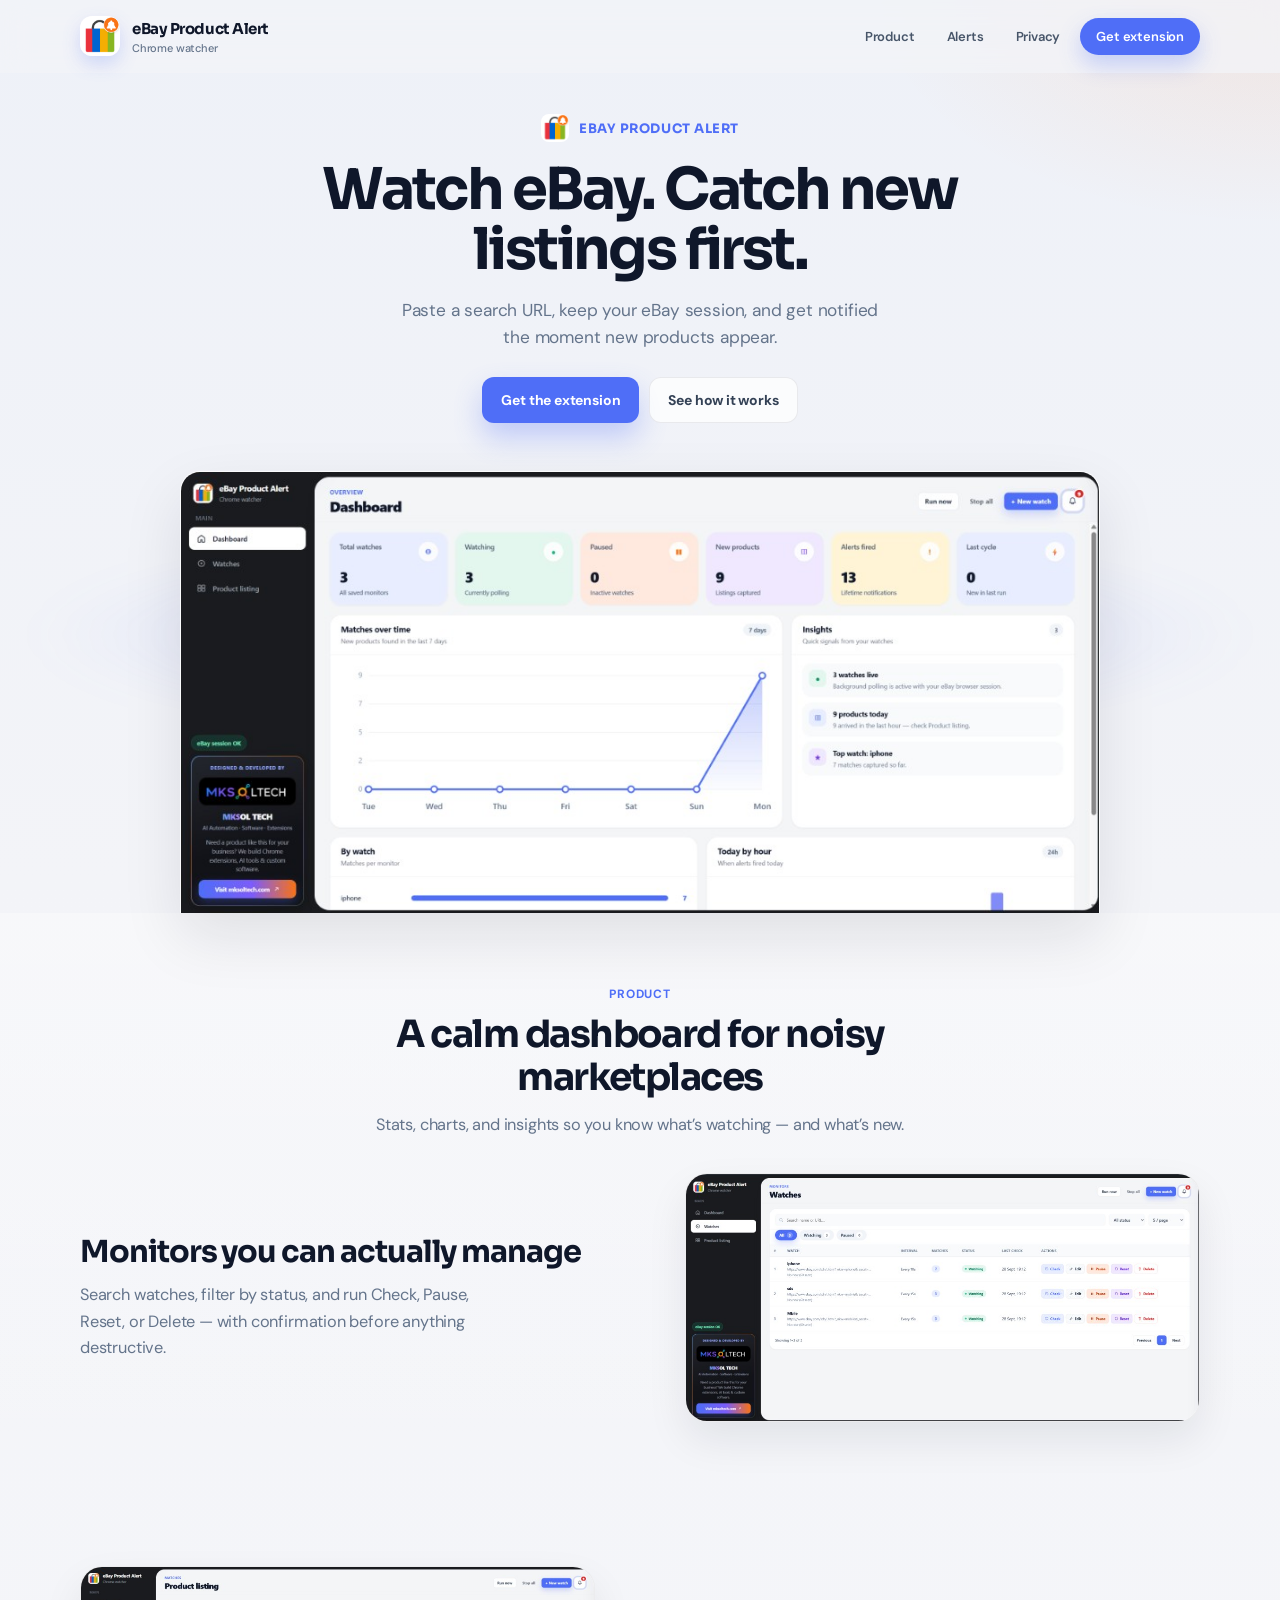
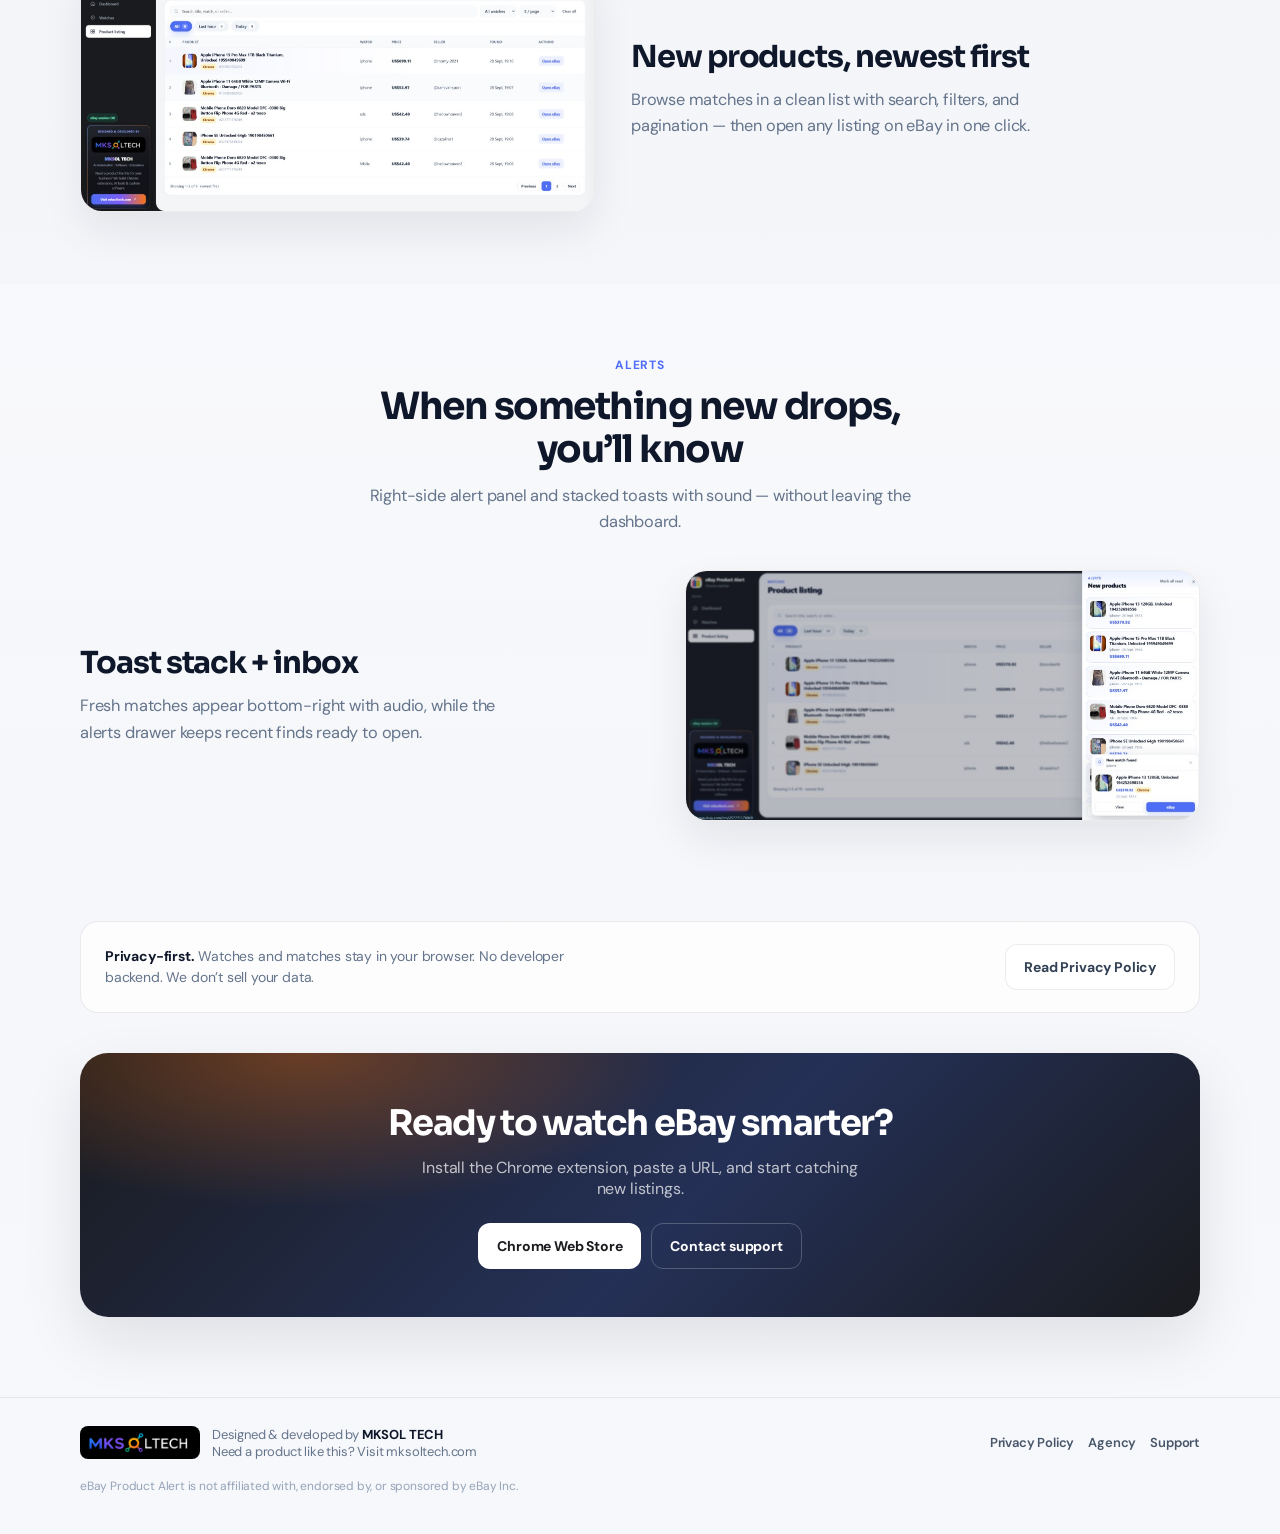
==== index.html @ dd5d16e2 "project setup" ====
<!DOCTYPE html>
<html lang="en">
  <head>
    <meta charset="UTF-8" />
    <meta name="viewport" content="width=device-width, initial-scale=1" />
    <title>eBay Product Alert — Watch eBay. Get alerts.</title>
    <meta
      name="description"
      content="Watch eBay URLs with your browser session and get alerts when new products appear. Chrome extension by MKSOL TECH."
    />
    <link rel="icon" href="assets/icon128.png" />
    <link rel="preconnect" href="https://fonts.googleapis.com" />
    <link rel="preconnect" href="https://fonts.gstatic.com" crossorigin />
    <link
      href="https://fonts.googleapis.com/css2?family=DM+Sans:ital,opsz,wght@0,9..40,400;0,9..40,500;0,9..40,600;0,9..40,700;1,9..40,400&family=Sora:wght@600;700&display=swap"
      rel="stylesheet"
    />
    <link rel="stylesheet" href="styles.css" />
  </head>
  <body>
    <header class="top" id="topNav">
      <div class="wrap top-inner">
        <a class="logo" href="index.html">
          <img src="assets/logo.png" alt="" />
          <div>
            <strong>eBay Product Alert</strong>
            <span>Chrome watcher</span>
          </div>
        </a>
        <nav class="nav" aria-label="Primary">
          <a href="#product">Product</a>
          <a href="#alerts">Alerts</a>
          <a href="privacy.html">Privacy</a>
          <a class="nav-cta" href="#get">Get extension</a>
        </nav>
      </div>
    </header>

    <main>
      <section class="hero">
        <div class="wrap">
          <div class="hero-copy">
            <p class="hero-brand">
              <img src="assets/logo.png" alt="" />
              eBay Product Alert
            </p>
            <h1>Watch eBay. Catch new listings first.</h1>
            <p class="hero-lead">
              Paste a search URL, keep your eBay session, and get notified the moment new products appear.
            </p>
            <div class="hero-actions">
              <a class="btn primary" href="#get">Get the extension</a>
              <a class="btn ghost" href="#product">See how it works</a>
            </div>
          </div>
        </div>

        <div class="hero-stage">
          <div class="hero-frame">
            <img src="assets/screen-dashboard.png" alt="eBay Product Alert dashboard" />
          </div>
        </div>
      </section>

      <section class="section ambient" id="product">
        <div class="wrap">
          <div class="section-head">
            <p class="eyebrow">Product</p>
            <h2>A calm dashboard for noisy marketplaces</h2>
            <p>Stats, charts, and insights so you know what’s watching — and what’s new.</p>
          </div>

          <div class="band">
            <div class="band-copy">
              <h3>Monitors you can actually manage</h3>
              <p>
                Search watches, filter by status, and run Check, Pause, Reset, or Delete —
                with confirmation before anything destructive.
              </p>
            </div>
            <div class="band-media">
              <img src="assets/screen-watches.png" alt="Watches list screen" />
            </div>
          </div>
        </div>
      </section>

      <section class="section">
        <div class="wrap">
          <div class="band reverse">
            <div class="band-copy">
              <h3>New products, newest first</h3>
              <p>
                Browse matches in a clean list with search, filters, and pagination —
                then open any listing on eBay in one click.
              </p>
            </div>
            <div class="band-media">
              <img src="assets/screen-products.png" alt="Product listing screen" />
            </div>
          </div>
        </div>
      </section>

      <section class="section ambient" id="alerts">
        <div class="wrap">
          <div class="section-head">
            <p class="eyebrow">Alerts</p>
            <h2>When something new drops, you’ll know</h2>
            <p>Right-side alert panel and stacked toasts with sound — without leaving the dashboard.</p>
          </div>
          <div class="band">
            <div class="band-copy">
              <h3>Toast stack + inbox</h3>
              <p>
                Fresh matches appear bottom-right with audio, while the alerts drawer keeps
                recent finds ready to open.
              </p>
            </div>
            <div class="band-media">
              <img src="assets/screen-alerts.png" alt="Alerts panel and toast notification" />
            </div>
          </div>
        </div>
      </section>

      <section class="strip">
        <div class="wrap">
          <div class="strip-box">
            <p>
              <strong>Privacy-first.</strong>
              Watches and matches stay in your browser. No developer backend.
              We don’t sell your data.
            </p>
            <a class="btn ghost" href="privacy.html">Read Privacy Policy</a>
          </div>
        </div>
      </section>

      <section class="final" id="get">
        <div class="wrap">
          <div class="final-box">
            <h2>Ready to watch eBay smarter?</h2>
            <p>Install the Chrome extension, paste a URL, and start catching new listings.</p>
            <div class="final-actions">
              <a class="btn primary" href="https://chrome.google.com/webstore" target="_blank" rel="noopener noreferrer">
                Chrome Web Store
              </a>
              <a class="btn ghost" href="mailto:mksoltech@gmail.com">Contact support</a>
            </div>
          </div>
        </div>
      </section>
    </main>

    <footer class="site-footer">
      <div class="wrap">
        <div class="footer-inner">
          <a class="mksol" href="https://mksoltech.com/" target="_blank" rel="noopener noreferrer">
            <img src="assets/mksol-logo.webp" alt="MKSOL TECH" />
            <p>
              Designed &amp; developed by <strong>MKSOL TECH</strong><br />
              Need a product like this? Visit mksoltech.com
            </p>
          </a>
          <div class="footer-links">
            <a href="privacy.html">Privacy Policy</a>
            <a href="https://mksoltech.com/" target="_blank" rel="noopener noreferrer">Agency</a>
            <a href="mailto:mksoltech@gmail.com">Support</a>
          </div>
        </div>
        <p class="disclaimer">
          eBay Product Alert is not affiliated with, endorsed by, or sponsored by eBay Inc.
        </p>
      </div>
    </footer>

    <script>
      const topNav = document.getElementById("topNav");
      const onScroll = () => topNav.classList.toggle("scrolled", window.scrollY > 8);
      onScroll();
      window.addEventListener("scroll", onScroll, { passive: true });
    </script>
  </body>
</html>
---- styles.css ----
:root {
  --bg: #f3f4f8;
  --ink: #0f172a;
  --muted: #64748b;
  --panel: #ffffff;
  --brand: #4f6ef7;
  --brand-deep: #2f4fd6;
  --accent: #f97316;
  --line: rgba(15, 23, 42, 0.08);
  --shadow: 0 24px 60px rgba(15, 23, 42, 0.1);
  --font-display: "Sora", "Segoe UI", sans-serif;
  --font-body: "DM Sans", "Segoe UI", sans-serif;
}

* { box-sizing: border-box; }

html {
  scroll-behavior: smooth;
}

body {
  margin: 0;
  font-family: var(--font-body);
  color: var(--ink);
  background:
    radial-gradient(1200px 600px at 12% -10%, rgba(79, 110, 247, 0.16), transparent 55%),
    radial-gradient(900px 500px at 100% 0%, rgba(249, 115, 22, 0.1), transparent 45%),
    linear-gradient(180deg, #eef1f8 0%, var(--bg) 28%, #f7f8fb 100%);
  letter-spacing: -0.011em;
  -webkit-font-smoothing: antialiased;
}

img { max-width: 100%; display: block; }
a { color: inherit; }

.wrap {
  width: min(1120px, calc(100% - 2.5rem));
  margin: 0 auto;
}

/* ── Header ─────────────────────────────────────── */

.top {
  position: sticky;
  top: 0;
  z-index: 40;
  backdrop-filter: blur(14px);
  background: rgba(243, 244, 248, 0.78);
  border-bottom: 1px solid transparent;
  transition: border-color 0.2s ease, background 0.2s ease;
}

.top.scrolled {
  border-bottom-color: var(--line);
  background: rgba(255, 255, 255, 0.88);
}

.top-inner {
  display: flex;
  align-items: center;
  justify-content: space-between;
  gap: 16px;
  min-height: 72px;
}

.logo {
  display: flex;
  align-items: center;
  gap: 12px;
  text-decoration: none;
}

.logo img {
  width: 40px;
  height: 40px;
  border-radius: 12px;
  box-shadow: 0 8px 18px rgba(79, 110, 247, 0.22);
}

.logo strong {
  font-family: var(--font-display);
  font-size: 15px;
  font-weight: 700;
  letter-spacing: -0.03em;
}

.logo span {
  display: block;
  margin-top: 2px;
  font-size: 11px;
  color: var(--muted);
  font-weight: 500;
}

.nav {
  display: flex;
  align-items: center;
  gap: 8px;
}

.nav a {
  text-decoration: none;
  font-size: 13px;
  font-weight: 600;
  color: #475569;
  padding: 8px 12px;
  border-radius: 999px;
  transition: background 0.15s ease, color 0.15s ease;
}

.nav a:hover {
  background: rgba(15, 23, 42, 0.05);
  color: var(--ink);
}

.nav .nav-cta {
  background: var(--brand);
  color: #fff;
  padding: 10px 16px;
  box-shadow: 0 10px 22px rgba(79, 110, 247, 0.28);
}

.nav .nav-cta:hover {
  background: var(--brand-deep);
  color: #fff;
}

/* ── Hero ───────────────────────────────────────── */

.hero {
  padding: 28px 0 0;
}

.hero-copy {
  max-width: 720px;
  margin: 0 auto;
  text-align: center;
  animation: rise 0.7s ease both;
}

.hero-brand {
  display: inline-flex;
  align-items: center;
  gap: 10px;
  margin-bottom: 18px;
  font-family: var(--font-display);
  font-size: 13px;
  font-weight: 700;
  letter-spacing: 0.04em;
  text-transform: uppercase;
  color: var(--brand);
}

.hero-brand img {
  width: 28px;
  height: 28px;
  border-radius: 8px;
}

.hero h1 {
  margin: 0;
  font-family: var(--font-display);
  font-size: clamp(2.2rem, 5.5vw, 3.6rem);
  line-height: 1.05;
  letter-spacing: -0.045em;
  font-weight: 700;
}

.hero-lead {
  margin: 16px auto 0;
  max-width: 42ch;
  font-size: 1.08rem;
  line-height: 1.55;
  color: var(--muted);
}

.hero-actions {
  display: flex;
  justify-content: center;
  flex-wrap: wrap;
  gap: 10px;
  margin-top: 26px;
}

.btn {
  display: inline-flex;
  align-items: center;
  justify-content: center;
  gap: 8px;
  min-height: 46px;
  padding: 0 18px;
  border-radius: 12px;
  font-size: 14px;
  font-weight: 700;
  text-decoration: none;
  border: 1px solid transparent;
  transition: transform 0.15s ease, background 0.15s ease, box-shadow 0.15s ease;
}

.btn:hover { transform: translateY(-1px); }

.btn.primary {
  background: var(--brand);
  color: #fff;
  box-shadow: 0 14px 28px rgba(79, 110, 247, 0.3);
}

.btn.primary:hover { background: var(--brand-deep); }

.btn.ghost {
  background: rgba(255, 255, 255, 0.72);
  border-color: var(--line);
  color: #334155;
}

.btn.ghost:hover { background: #fff; }

.hero-stage {
  margin-top: 48px;
  width: 100%;
  position: relative;
  animation: rise 0.85s ease 0.08s both;
  display: flex;
  justify-content: center;
  padding: 0 1.25rem;
}

.hero-stage::before {
  content: "";
  position: absolute;
  inset: 12% 0 auto;
  height: 50%;
  background: radial-gradient(ellipse at center, rgba(79, 110, 247, 0.2), transparent 68%);
  filter: blur(18px);
  pointer-events: none;
}

.hero-frame {
  position: relative;
  width: min(920px, 100%);
  overflow: hidden;
  border-radius: 20px 20px 0 0;
  border: 1px solid rgba(255, 255, 255, 0.7);
  border-bottom: none;
  box-shadow: var(--shadow);
  background: #f1f3f8;
}

.hero-frame img {
  width: 100%;
  height: auto;
  display: block;
}

/* ── Sections ───────────────────────────────────── */

.section {
  padding: 72px 0;
}

.section-head {
  max-width: 560px;
  margin: 0 auto 36px;
  text-align: center;
}

.section-head .eyebrow {
  margin: 0 0 10px;
  font-size: 12px;
  font-weight: 700;
  letter-spacing: 0.08em;
  text-transform: uppercase;
  color: var(--brand);
}

.section-head h2 {
  margin: 0;
  font-family: var(--font-display);
  font-size: clamp(1.7rem, 3.4vw, 2.35rem);
  letter-spacing: -0.04em;
  line-height: 1.15;
}

.section-head p {
  margin: 12px 0 0;
  color: var(--muted);
  font-size: 1.02rem;
  line-height: 1.55;
}

/* Feature band — one idea */

.band {
  display: grid;
  grid-template-columns: 1.05fr 0.95fr;
  gap: 36px;
  align-items: center;
}

.band.reverse {
  grid-template-columns: 0.95fr 1.05fr;
}

.band.reverse .band-copy { order: 2; }
.band.reverse .band-media { order: 1; }

.band-copy h3 {
  margin: 0;
  font-family: var(--font-display);
  font-size: clamp(1.4rem, 2.6vw, 1.9rem);
  letter-spacing: -0.035em;
  line-height: 1.2;
}

.band-copy p {
  margin: 12px 0 0;
  color: var(--muted);
  font-size: 1.02rem;
  line-height: 1.6;
  max-width: 38ch;
}

.band-media {
  position: relative;
  border-radius: 22px;
  overflow: hidden;
  border: 1px solid var(--line);
  box-shadow: 0 18px 40px rgba(15, 23, 42, 0.08);
  background: #fff;
  transition: transform 0.35s ease, box-shadow 0.35s ease;
}

.band-media:hover {
  transform: translateY(-4px);
  box-shadow: 0 28px 50px rgba(15, 23, 42, 0.12);
}

.band-media img {
  width: 100%;
  height: auto;
  display: block;
}

.ambient {
  background: linear-gradient(180deg, rgba(255, 255, 255, 0.35), transparent);
}

/* Privacy strip */

.strip {
  padding: 28px 0 0;
}

.strip-box {
  display: flex;
  flex-wrap: wrap;
  align-items: center;
  justify-content: space-between;
  gap: 16px;
  padding: 22px 24px;
  border-radius: 18px;
  background: rgba(255, 255, 255, 0.72);
  border: 1px solid var(--line);
}

.strip-box p {
  margin: 0;
  max-width: 52ch;
  color: var(--muted);
  font-size: 14px;
  line-height: 1.5;
}

.strip-box strong {
  color: var(--ink);
}

/* Final CTA */

.final {
  padding: 40px 0 80px;
}

.final-box {
  position: relative;
  overflow: hidden;
  border-radius: 28px;
  padding: 48px 28px;
  text-align: center;
  color: #fff;
  background:
    radial-gradient(700px 280px at 20% 0%, rgba(249, 115, 22, 0.35), transparent 55%),
    linear-gradient(135deg, #1a1b1e 0%, #243056 55%, #1a1b1e 100%);
  box-shadow: var(--shadow);
}

.final-box h2 {
  margin: 0;
  font-family: var(--font-display);
  font-size: clamp(1.6rem, 3vw, 2.2rem);
  letter-spacing: -0.04em;
}

.final-box p {
  margin: 12px auto 0;
  max-width: 40ch;
  color: rgba(255, 255, 255, 0.72);
}

.final-actions {
  display: flex;
  justify-content: center;
  flex-wrap: wrap;
  gap: 10px;
  margin-top: 24px;
}

.final-actions .btn.primary {
  background: #fff;
  color: #1a1b1e;
  box-shadow: none;
}

.final-actions .btn.ghost {
  background: transparent;
  border-color: rgba(255, 255, 255, 0.22);
  color: #fff;
}

/* Footer */

.site-footer {
  padding: 28px 0 40px;
  border-top: 1px solid var(--line);
}

.footer-inner {
  display: flex;
  flex-wrap: wrap;
  justify-content: space-between;
  gap: 18px;
  align-items: center;
}

.mksol {
  display: flex;
  align-items: center;
  gap: 12px;
  text-decoration: none;
}

.mksol img {
  width: 120px;
  height: auto;
  max-height: 36px;
  object-fit: contain;
  background: #000;
  border-radius: 8px;
  padding: 6px 8px;
}

.mksol p {
  margin: 0;
  font-size: 13px;
  color: var(--muted);
}

.mksol strong { color: var(--ink); }

.footer-links {
  display: flex;
  gap: 14px;
  flex-wrap: wrap;
  font-size: 13px;
  font-weight: 600;
}

.footer-links a {
  text-decoration: none;
  color: #475569;
}

.footer-links a:hover { color: var(--brand); }

.disclaimer {
  margin: 18px 0 0;
  font-size: 12px;
  color: #94a3b8;
}

@keyframes rise {
  from { opacity: 0; transform: translateY(18px); }
  to { opacity: 1; transform: none; }
}

@media (max-width: 860px) {
  .nav a:not(.nav-cta) { display: none; }
  .band,
  .band.reverse {
    grid-template-columns: 1fr;
  }
  .band.reverse .band-copy,
  .band.reverse .band-media { order: initial; }
}

/* Privacy / legal pages */

.legal-page {
  background: #fff;
}

.legal {
  padding: 48px 0 72px;
}

.legal h1 {
  margin: 0 0 8px;
  font-family: var(--font-display);
  font-size: clamp(1.8rem, 3.5vw, 2.4rem);
  letter-spacing: -0.04em;
}

.legal .meta {
  margin: 0 0 28px;
  color: var(--muted);
  font-size: 13px;
  line-height: 1.6;
}

.legal h2 {
  margin: 28px 0 10px;
  font-family: var(--font-display);
  font-size: 1.15rem;
  letter-spacing: -0.02em;
}

.legal p,
.legal li {
  color: #374151;
  font-size: 15px;
  line-height: 1.65;
}

.legal ul { padding-left: 1.2rem; }

.legal a {
  color: var(--brand);
  text-decoration: none;
}

.legal a:hover { text-decoration: underline; }

.legal code {
  font-size: 0.92em;
  background: #f3f4f6;
  padding: 1px 6px;
  border-radius: 6px;
}
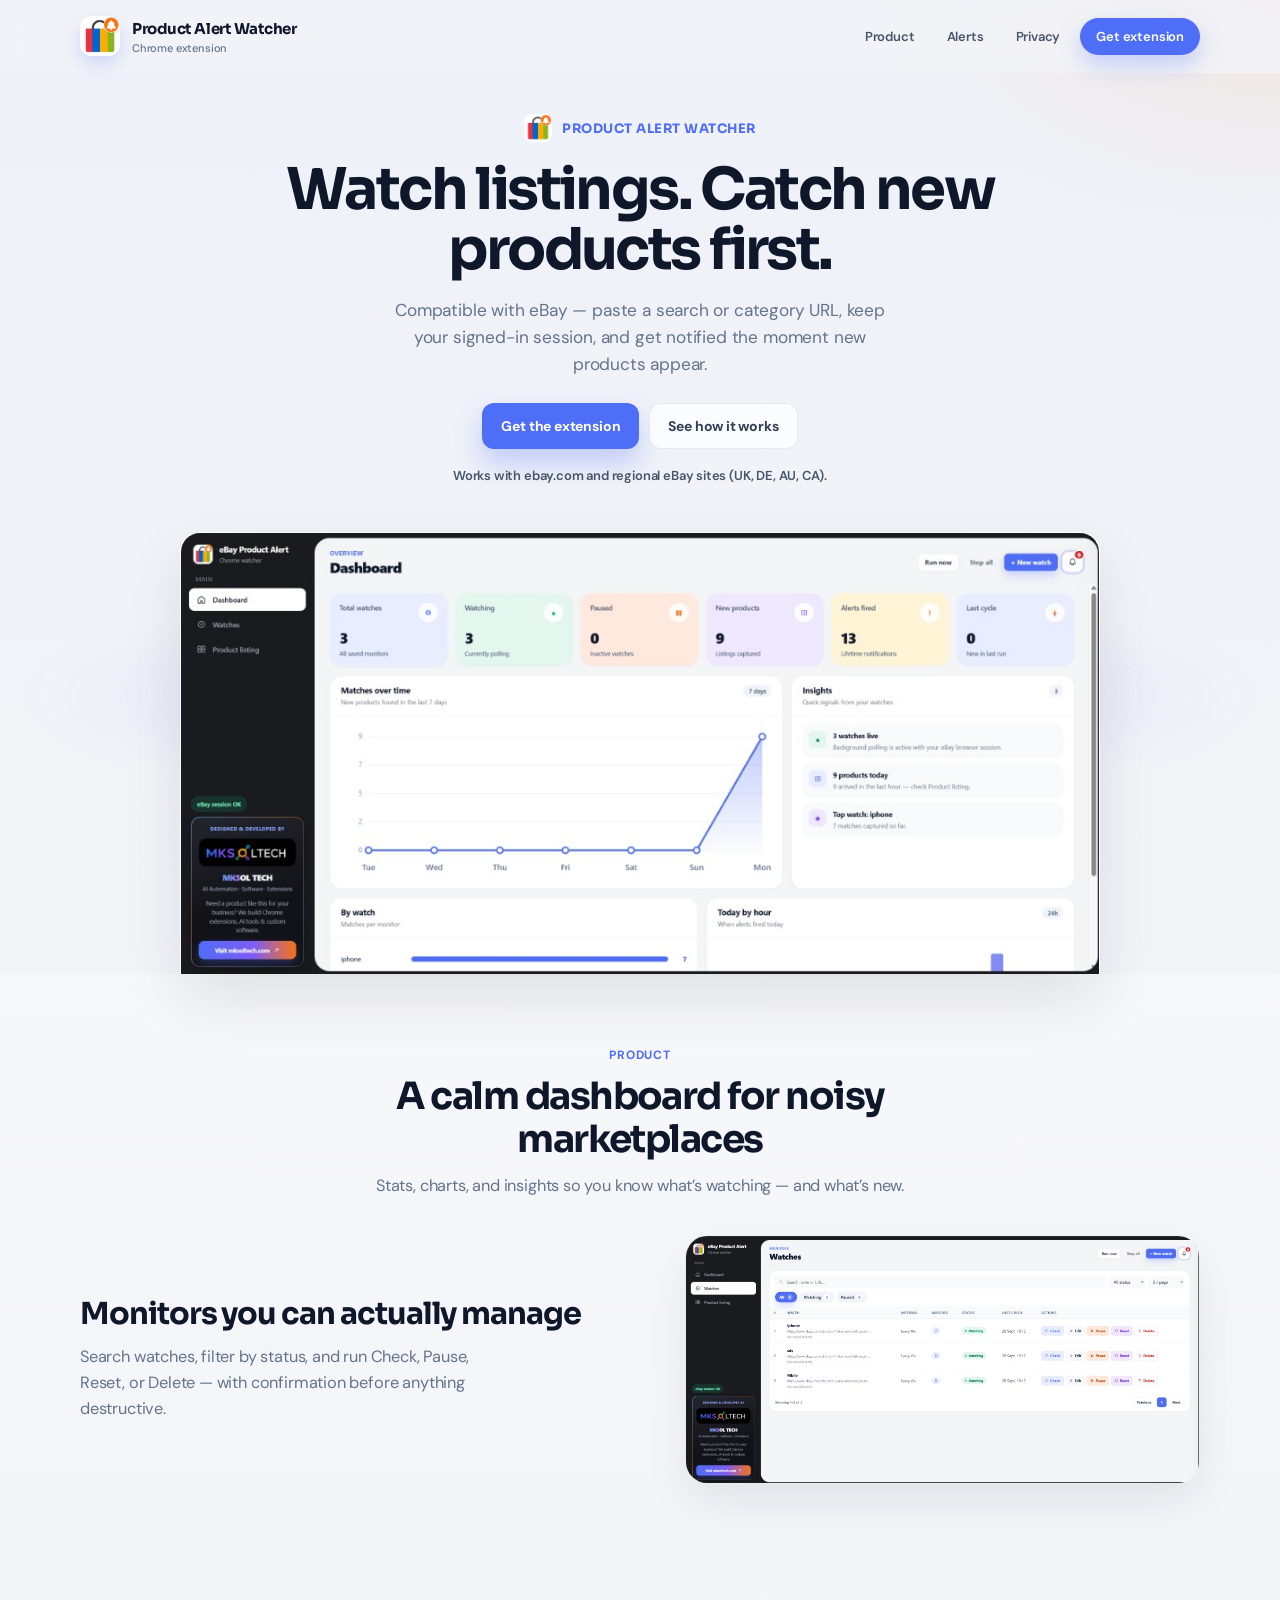
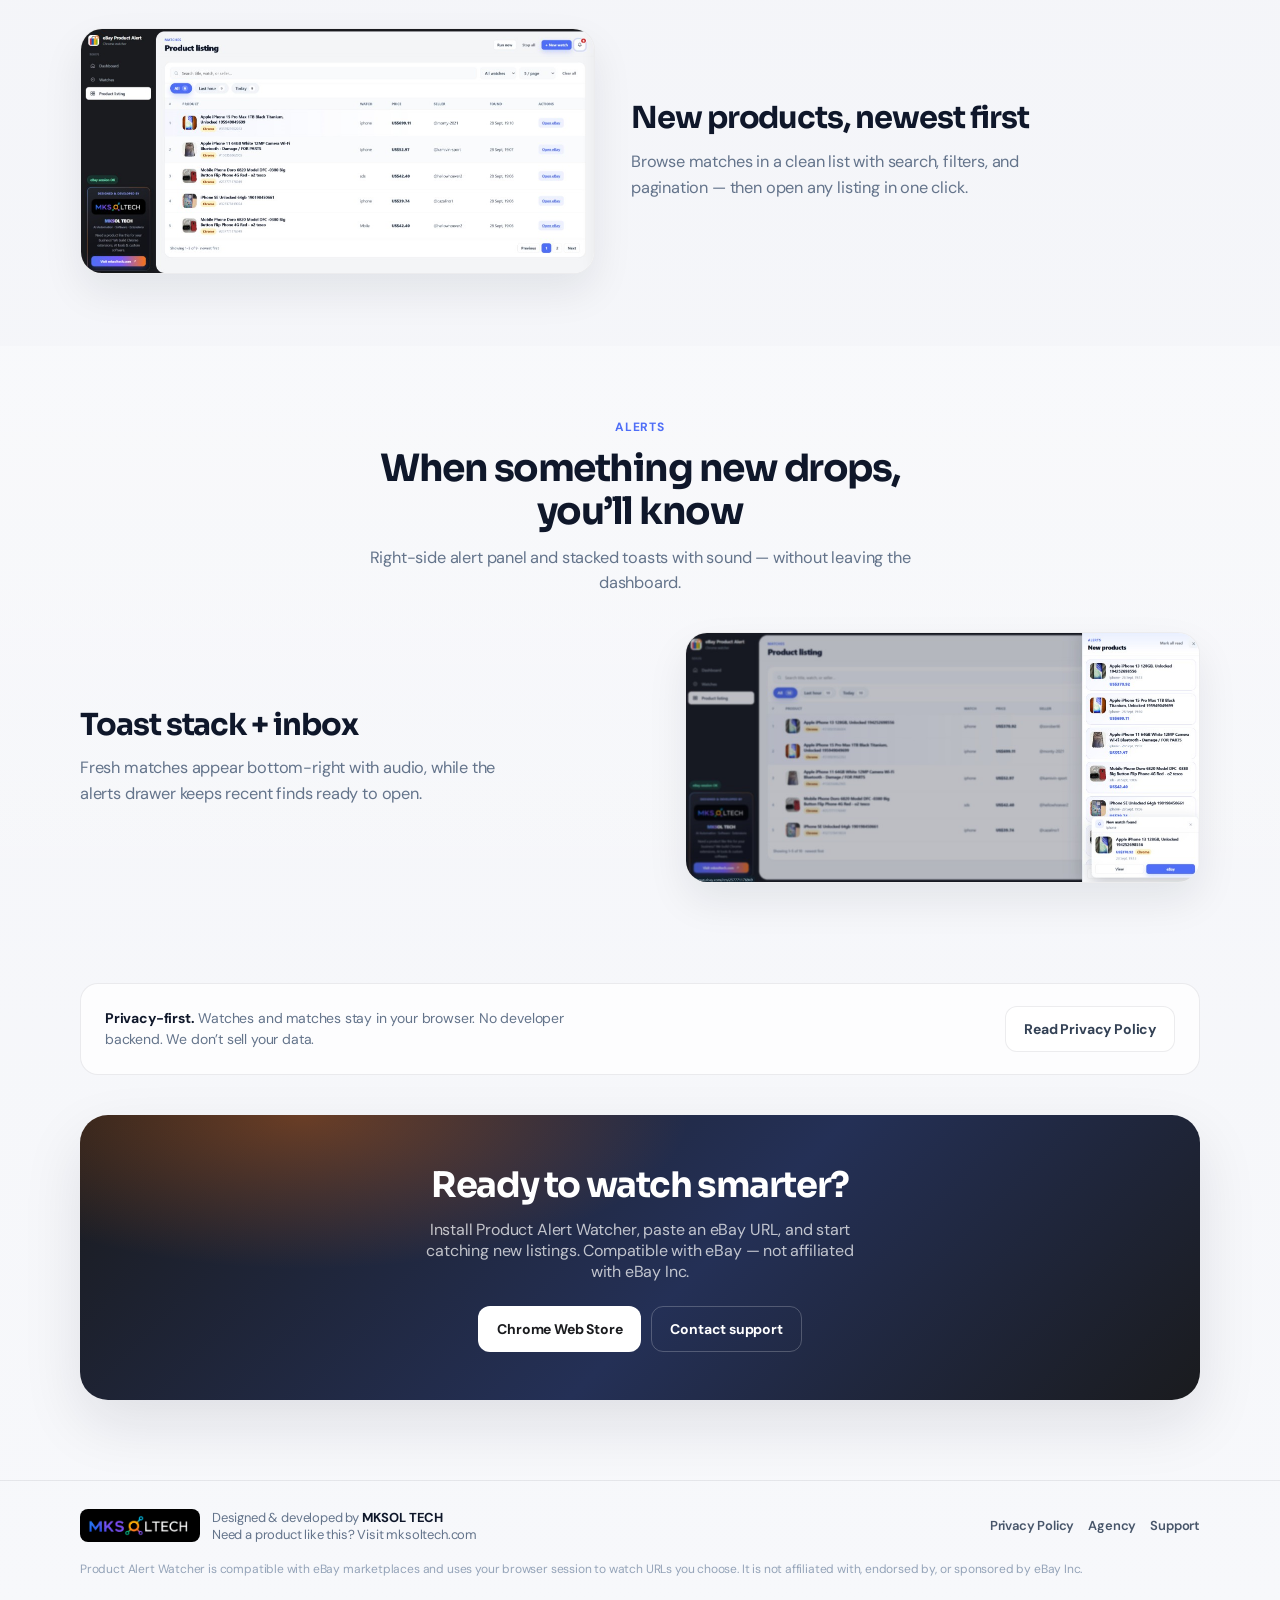
==== commit 7f193d02: "update name" ====
--- a/index.html
+++ b/index.html
@@ -3,10 +3,10 @@
   <head>
     <meta charset="UTF-8" />
     <meta name="viewport" content="width=device-width, initial-scale=1" />
-    <title>eBay Product Alert — Watch eBay. Get alerts.</title>
+    <title>Product Alert Watcher — Watch listings. Get alerts.</title>
     <meta
       name="description"
-      content="Watch eBay URLs with your browser session and get alerts when new products appear. Chrome extension by MKSOL TECH."
+      content="Product Alert Watcher is compatible with eBay. Paste a search URL, watch with your browser session, and get alerts when new products appear. By MKSOL TECH."
     />
     <link rel="icon" href="assets/icon128.png" />
     <link rel="preconnect" href="https://fonts.googleapis.com" />
@@ -23,8 +23,8 @@
         <a class="logo" href="index.html">
           <img src="assets/logo.png" alt="" />
           <div>
-            <strong>eBay Product Alert</strong>
-            <span>Chrome watcher</span>
+            <strong>Product Alert Watcher</strong>
+            <span>Chrome extension</span>
           </div>
         </a>
         <nav class="nav" aria-label="Primary">
@@ -42,22 +42,24 @@
           <div class="hero-copy">
             <p class="hero-brand">
               <img src="assets/logo.png" alt="" />
-              eBay Product Alert
+              Product Alert Watcher
             </p>
-            <h1>Watch eBay. Catch new listings first.</h1>
+            <h1>Watch listings. Catch new products first.</h1>
             <p class="hero-lead">
-              Paste a search URL, keep your eBay session, and get notified the moment new products appear.
+              Compatible with eBay — paste a search or category URL, keep your signed-in session,
+              and get notified the moment new products appear.
             </p>
             <div class="hero-actions">
               <a class="btn primary" href="#get">Get the extension</a>
               <a class="btn ghost" href="#product">See how it works</a>
             </div>
+            <p class="hero-compat">Works with ebay.com and regional eBay sites (UK, DE, AU, CA).</p>
           </div>
         </div>
 
         <div class="hero-stage">
           <div class="hero-frame">
-            <img src="assets/screen-dashboard.png" alt="eBay Product Alert dashboard" />
+            <img src="assets/screen-dashboard.png" alt="Product Alert Watcher dashboard" />
           </div>
         </div>
       </section>
@@ -92,7 +94,7 @@
               <h3>New products, newest first</h3>
               <p>
                 Browse matches in a clean list with search, filters, and pagination —
-                then open any listing on eBay in one click.
+                then open any listing in one click.
               </p>
             </div>
             <div class="band-media">
@@ -140,8 +142,11 @@
       <section class="final" id="get">
         <div class="wrap">
           <div class="final-box">
-            <h2>Ready to watch eBay smarter?</h2>
-            <p>Install the Chrome extension, paste a URL, and start catching new listings.</p>
+            <h2>Ready to watch smarter?</h2>
+            <p>
+              Install Product Alert Watcher, paste an eBay URL, and start catching new listings.
+              Compatible with eBay — not affiliated with eBay Inc.
+            </p>
             <div class="final-actions">
               <a class="btn primary" href="https://chrome.google.com/webstore" target="_blank" rel="noopener noreferrer">
                 Chrome Web Store
@@ -170,7 +175,8 @@
           </div>
         </div>
         <p class="disclaimer">
-          eBay Product Alert is not affiliated with, endorsed by, or sponsored by eBay Inc.
+          Product Alert Watcher is compatible with eBay marketplaces and uses your browser session to
+          watch URLs you choose. It is not affiliated with, endorsed by, or sponsored by eBay Inc.
         </p>
       </div>
     </footer>
--- a/styles.css
+++ b/styles.css
@@ -215,6 +215,13 @@
 
 .btn.ghost:hover { background: #fff; }
 
+.hero-compat {
+  margin: 18px 0 0;
+  font-size: 13px;
+  font-weight: 600;
+  color: #475569;
+}
+
 .hero-stage {
   margin-top: 48px;
   width: 100%;
